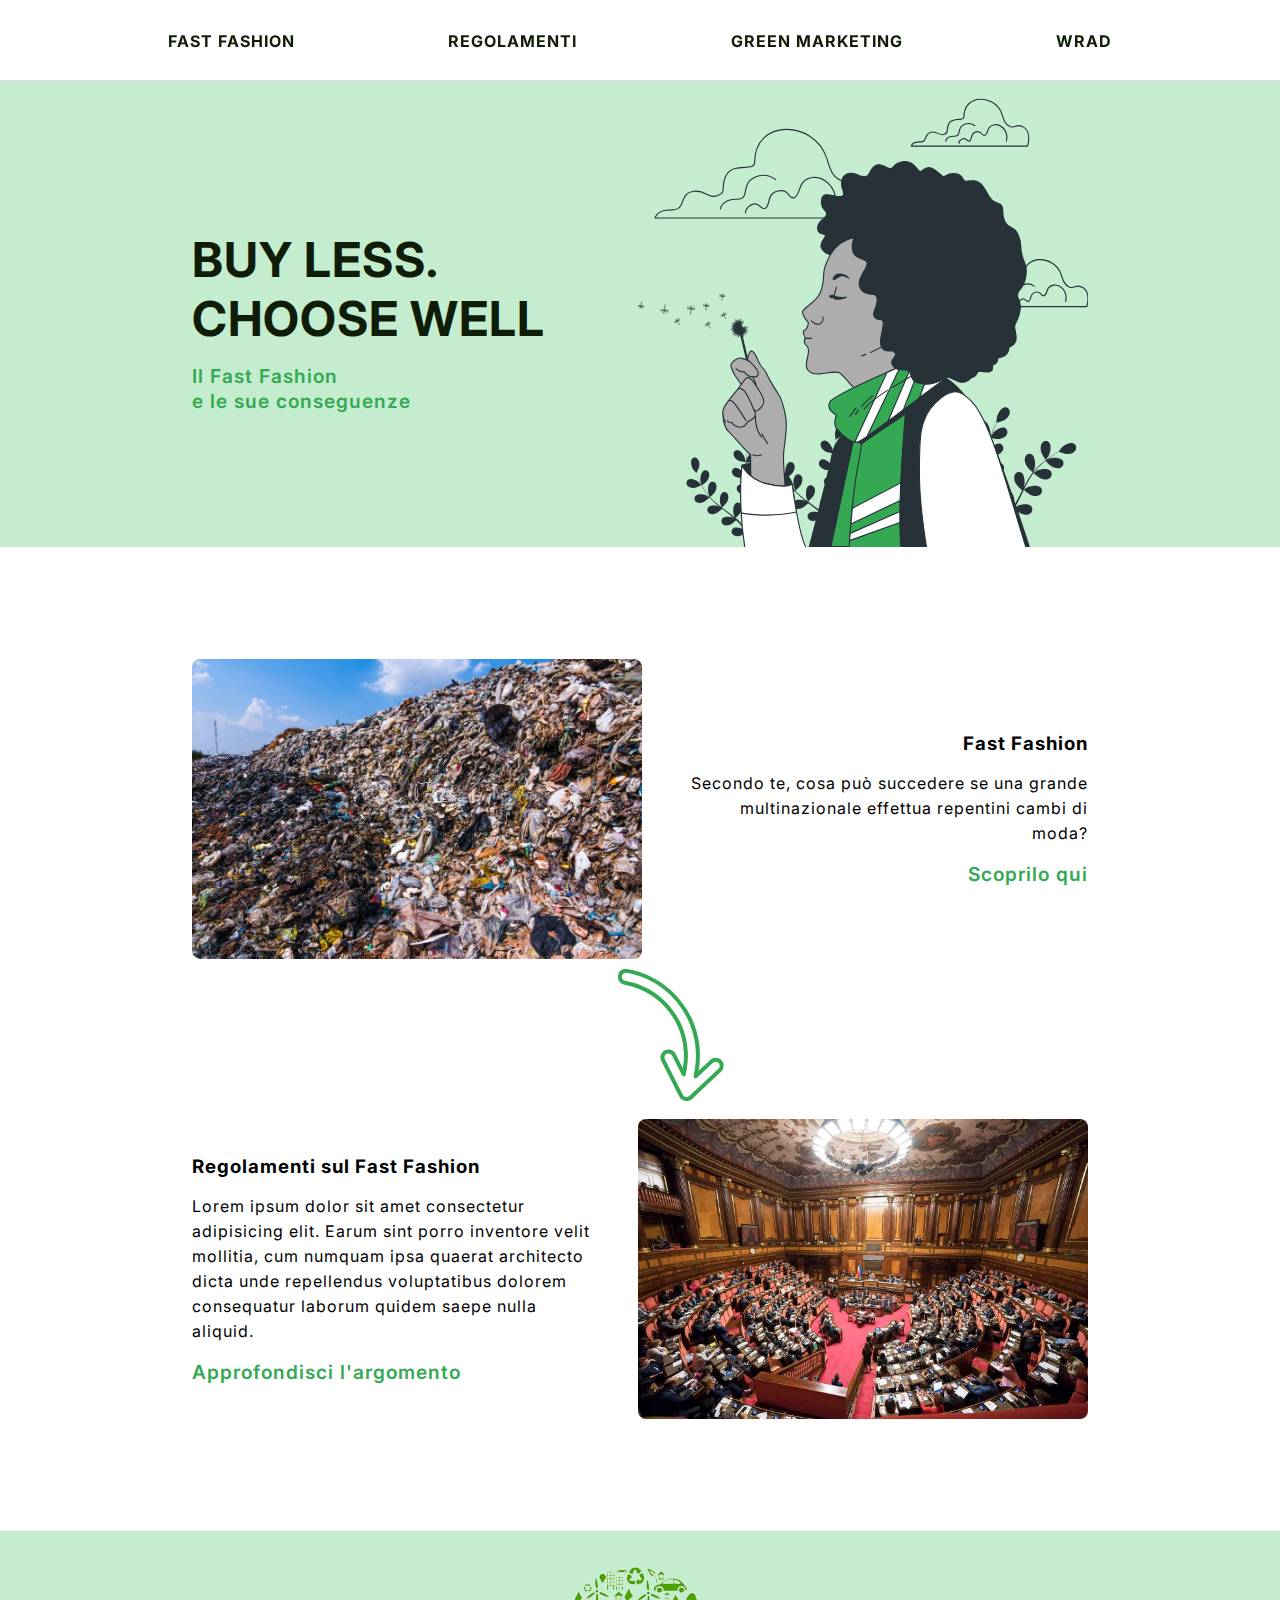
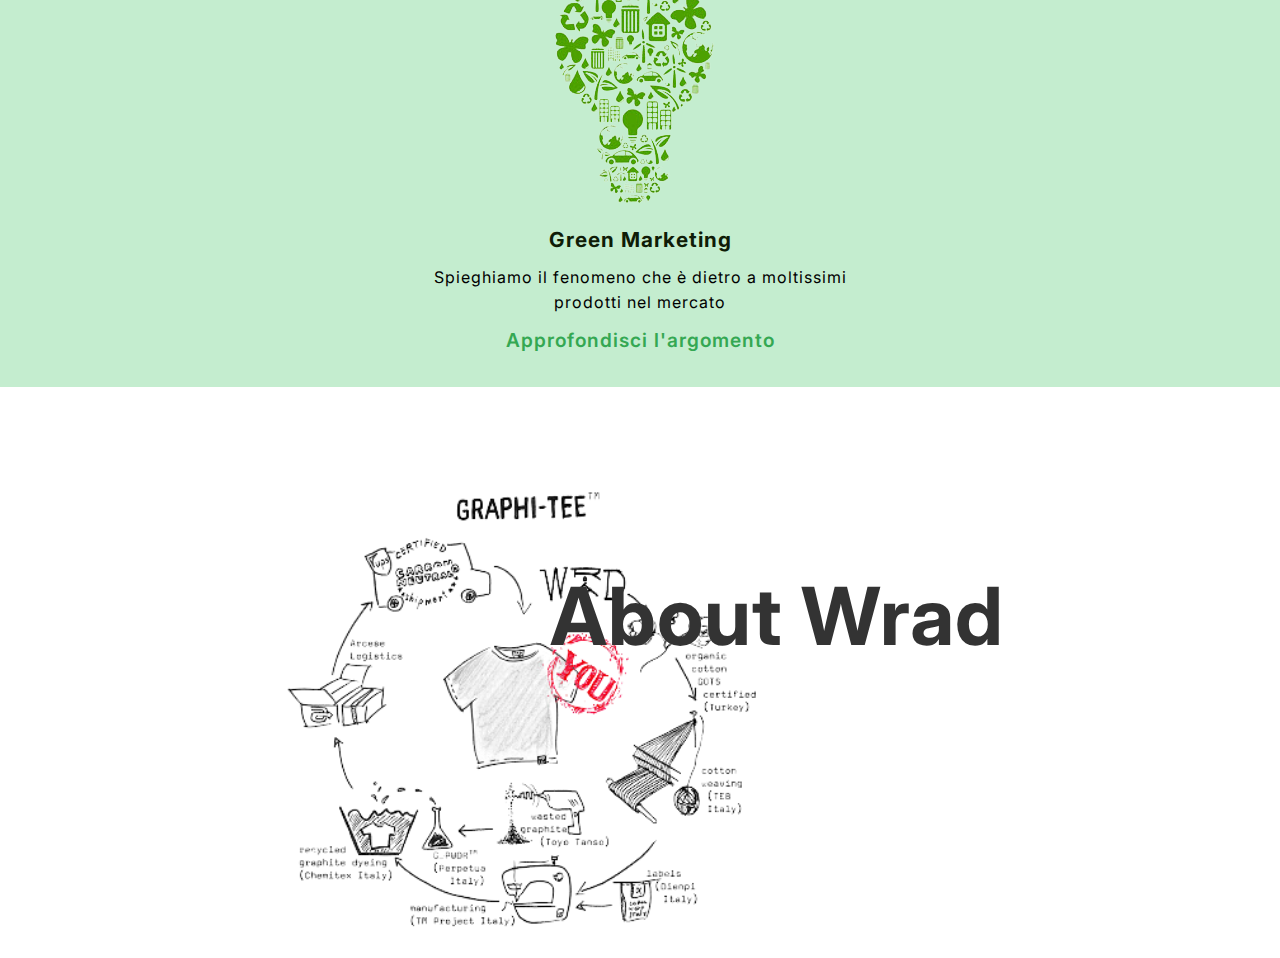
==== index.html @ 51871ace "first commit" ====
<!DOCTYPE html>
<html lang="en">
<head>
    <meta charset="UTF-8">
    <meta http-equiv="X-UA-Compatible" content="IE=edge">
    <meta name="viewport" content="width=device-width, initial-scale=1.0">
    <title>Cauto Project</title>
    <!-- links -->
    <link rel="stylesheet" href="scss/style.css">
    <link rel="shortcut icon" href="img/logo.svg" type="image/x-icon">
    <link rel="preconnect" href="https://fonts.gstatic.com">
    <link href="https://fonts.googleapis.com/css2?family=Inter:wght@100;200;300;400;500;600;700;800;900&display=swap" rel="stylesheet">
    <!-- script -->
    <script src="js/script.js" defer></script>
</head>
<body>
    <div class="headerBack">
        <!-- Navbar -->
        <nav>
            <div class="contNav">
                <div class="contLink">
                    <ul class="navLinks">
                        <li class="link"><a href="#fast">Fast Fashion</a></li>
                        <li class="link"><a href="#rego">Regolamenti</a></li>
                        <li class="link"><a href="#green">Green Marketing</a></li>
                        <li class="link"><a href="#wrad">Wrad</a></li>
                    </ul>
                </div>
            </div>
        </nav>     
        <!-- End Navbar -->
        <!-- First -->
        <section class="sectFirst">
            <div class="contFirst">
                <img src="img/mainImg.svg" alt="first image" id="mainImg">
                <div>
                    <h1 id="titleFirst">Buy Less. <br> Choose Well</h1>
                    <p>Il Fast Fashion <br> e le sue conseguenze</p>
                </div>
            </div>
        </section>
        <!-- End First -->
    </div>
    <!-- Main -->
    <main>  
        <!-- Fast Fashion -->
        <section class="sectFast" id="fast">
            <div class="contFast">
                <img src="img/fast clothes.jpg" alt="fast fashion" id="imgFast">
                <div class="textFast">
                    <h3>Fast Fashion</h3>
                    <p>
                        Secondo te, cosa può succedere se una grande multinazionale effettua repentini cambi di moda?
                    </p>
                    <div class="contMore">
                        <a href="html/fast.html">
                            Scoprilo qui  
                        </a>
                    </div>
                </div>
            </div>
        </section>
        <div class="contArrow">
            <svg id="arrow"  viewBox="0 0 480.003 480.003" xmlns="http://www.w3.org/2000/svg">
                <g>
                    <path d="m32.001 480.003c-17.665-.02-31.98-14.335-32-32-.146-194.256 157.211-351.849 351.466-351.995h.533l-51.2-38.4c-14.142-10.599-17.013-30.656-6.414-44.798 10.6-14.142 30.656-17.013 44.798-6.414.005.004.011.008.016.012l128 96c14.138 10.604 17.004 30.662 6.4 44.8-1.819 2.426-3.974 4.581-6.4 6.4l-128 96c-5.525 4.166-12.26 6.411-19.18 6.395-17.673.011-32.009-14.307-32.02-31.98-.006-10.079 4.737-19.572 12.8-25.62l51.2-38.4c-159.058 0-288 128.942-288 288-.019 17.665-14.335 31.98-31.999 32zm320-368c-185.418-.149-335.851 150.041-336 335.46v.54c0 8.837 7.163 16 16 16s16-7.163 16-16c0-167.895 136.105-304 304-304h24c4.418 0 8 3.582 8 8 0 2.518-1.186 4.889-3.2 6.4l-70.4 52.8c-7.069 5.302-8.502 15.331-3.2 22.4s15.331 8.502 22.4 3.2l128-96c7.069-5.302 8.502-15.331 3.2-22.4-.91-1.213-1.987-2.29-3.2-3.2l-128-96c-7.069-5.302-17.098-3.869-22.4 3.2s-3.869 17.098 3.2 22.4l70.4 52.8c3.535 2.651 4.251 7.665 1.6 11.2-1.511 2.014-3.882 3.2-6.4 3.2z"/>
                </g>
            </svg>
        </div>
        <!-- End Fast Fashion -->
        
        <!-- Regolamenti -->
        <section class="sectRego" id="rego">
            <div class="contRego">
                <img src="img/governo.jpg" alt="governo" id="imgRego">
                <div class="textRego">
                    <h3>Regolamenti sul Fast Fashion</h3>
                    <p>Lorem ipsum dolor sit amet consectetur adipisicing elit. Earum sint porro inventore velit mollitia, cum numquam ipsa quaerat architecto dicta unde repellendus voluptatibus dolorem consequatur laborum quidem saepe nulla aliquid.</p>
                    <div class="contMore">
                        <a href="html/regolamenti.html">
                            Approfondisci l'argomento   
                        </a>
                    </div>
                </div>
            </div>
        </section>
        <!-- End Regolamenti -->

        <!-- Green Marketing -->
        <section class="sectGreen" id="green">
            <div class="separatorGreen"></div>
            <div class="contGreen">
                <img src="img/lampadina green.png" id="imgGreen" alt="green marketing">
                <div class="textGreen">
                    <h3>Green Marketing</h3>
                    <p>
                        Spieghiamo il fenomeno che è dietro a moltissimi prodotti nel mercato
                    </p>
                    <div class="contMore">
                        <a href="html/green.html">
                            Approfondisci l'argomento   
                        </a>
                    </div>
                </div>
            </div>
        </section>
        <!-- End Green Marketing -->

        <!-- Wrad -->
        <section class="sectWrad" id="wrad">
            <div class="contWrad">
                <h1><a href="html/wrad.html">About Wrad</a></h1>
                <img src="img/wradImg.png" alt="wrad" id="imgWrad">
            </div>
        </section>
        <!-- End Wrad -->

    </main>
    <!-- End Main -->
        
    <!-- Go Up -->
    <div class="contGo">
        <div class="goUp" onclick="onTop()"> 
            <svg xmlns="http://www.w3.org/2000/svg" id="btnGo" viewBox="0 0 24 24">
                <path d="M12,2C6.486,2,2,6.486,2,12s4.486,10,10,10s10-4.486,10-10S17.514,2,12,2z M16.293,14.707L12,10.414l-4.293,4.293 l-1.414-1.414L12,7.586l5.707,5.707L16.293,14.707z"></path>
            </svg>
        </div>
    </div>
    <!-- End Go Up -->
    
</body>
</html>
---- scss/style.css ----
* {
  margin: 0;
  padding: 0;
  -webkit-box-sizing: border-box;
          box-sizing: border-box;
  font-family: 'Inter', sans-serif;
  scroll-behavior: smooth;
  scroll-padding: 7rem;
}

::-moz-selection {
  color: #0F1C07;
  background: #e4f7e9;
}

::selection {
  color: #0F1C07;
  background: #e4f7e9;
}

nav {
  width: 100%;
  height: 9vh;
  top: 0;
}

nav .contNav {
  position: fixed;
  width: 100%;
  height: 9vh;
  background-color: white;
  -webkit-box-shadow: 2px 0 6px #dadce0, inset 0 -1px 0 0 #dadce0;
          box-shadow: 2px 0 6px #dadce0, inset 0 -1px 0 0 #dadce0;
  z-index: 9999;
}

nav .contNav .navLinks {
  display: -webkit-box;
  display: -ms-flexbox;
  display: flex;
  list-style-type: none;
  width: 75vw;
  margin: auto;
  -webkit-box-pack: justify;
      -ms-flex-pack: justify;
          justify-content: space-between;
  -webkit-box-align: center;
      -ms-flex-align: center;
          align-items: center;
  height: 9vh;
  text-transform: uppercase;
}

nav .contNav .navLinks .link a {
  color: #0F1C07;
  font-weight: 700;
  font-size: 1rem;
  -webkit-transition: 0.2s;
  transition: 0.2s;
  padding: 0.5rem;
  border-radius: 8px;
}

nav .contNav .navLinks .link a:hover {
  background-color: #c4edcf;
}

.headerBack {
  height: auto;
  background-color: #c4edcf;
}

@media only screen and (min-width: 1367px) {
  nav {
    height: 7vh;
  }
  nav .contNav {
    height: 7vh;
  }
  nav .contNav .navLinks {
    width: 65vw;
    height: 7vh;
  }
}

.sectFirst {
  width: 100%;
  height: auto;
  margin-top: 1rem;
}

.sectFirst .contFirst {
  width: 70vw;
  margin: auto;
  display: -webkit-box;
  display: -ms-flexbox;
  display: flex;
  -webkit-box-pack: justify;
      -ms-flex-pack: justify;
          justify-content: space-between;
  -webkit-box-orient: horizontal;
  -webkit-box-direction: reverse;
      -ms-flex-direction: row-reverse;
          flex-direction: row-reverse;
  -webkit-box-align: center;
      -ms-flex-align: center;
          align-items: center;
}

.sectFirst .contFirst #mainImg {
  width: 450px;
}

.sectFirst .contFirst #titleFirst {
  font-size: 3rem;
  color: #0F1C07;
  font-weight: bold;
  text-transform: uppercase;
}

.sectFirst .contFirst > div p {
  font-size: 1.2rem;
  margin-top: 1rem;
  color: #34A853;
  font-weight: 600;
}

@media only screen and (min-width: 1367px) {
  .sectFirst .contFirst {
    width: 60vw;
  }
}

.sectFast {
  width: 100%;
  height: auto;
  margin-top: 7rem;
}

.sectFast .contFast {
  width: 70vw;
  height: 100%;
  margin: auto;
  display: -webkit-box;
  display: -ms-flexbox;
  display: flex;
  -webkit-box-pack: justify;
      -ms-flex-pack: justify;
          justify-content: space-between;
  -webkit-box-align: center;
      -ms-flex-align: center;
          align-items: center;
}

.sectFast .contMore > a {
  color: #34A853;
  font-size: 1.2rem;
  font-weight: 600;
  position: relative;
  padding-bottom: 0.3rem;
}

.sectFast .contMore > a::before {
  content: '';
  position: absolute;
  width: 0%;
  height: 3px;
  background-color: #34A853;
  bottom: 0;
  left: 0;
  -webkit-transition: width 0.3s;
  transition: width 0.3s;
}

.sectFast .contMore > a:hover::before {
  width: 100%;
}

.sectFast #imgFast {
  width: 450px;
  height: auto;
  border-radius: 8px;
}

.sectFast .textFast {
  text-align: right;
  width: 45%;
  height: 100%;
}

.sectFast .textFast p {
  margin: 1rem 0rem;
}

#arrow {
  position: absolute;
  display: block;
  margin: auto;
  height: 120px;
  width: 120px;
  left: 47.5vw;
  -webkit-transform: rotate(100deg);
          transform: rotate(100deg);
  z-index: 1;
  margin-top: 1.1rem;
  fill: #34A853;
}

@media only screen and (min-width: 1367px) {
  .sectFast .contFast {
    width: 60vw;
  }
}

.sectRego {
  width: 100%;
  height: auto;
  margin-top: 10rem;
}

.sectRego .contRego {
  width: 70vw;
  height: auto;
  margin: auto;
  display: -webkit-box;
  display: -ms-flexbox;
  display: flex;
  -webkit-box-orient: horizontal;
  -webkit-box-direction: reverse;
      -ms-flex-direction: row-reverse;
          flex-direction: row-reverse;
  -webkit-box-pack: justify;
      -ms-flex-pack: justify;
          justify-content: space-between;
  -webkit-box-align: center;
      -ms-flex-align: center;
          align-items: center;
}

.sectRego .contMore > a {
  color: #34A853;
  font-size: 1.2rem;
  font-weight: 600;
  position: relative;
  padding-bottom: 0.3rem;
}

.sectRego .contMore > a::before {
  content: '';
  position: absolute;
  width: 0%;
  height: 3px;
  background-color: #34A853;
  bottom: 0;
  left: 0;
  -webkit-transition: width 0.3s;
  transition: width 0.3s;
}

.sectRego .contMore > a:hover::before {
  width: 100%;
}

.sectRego #imgRego {
  width: 450px;
  height: auto;
  border-radius: 8px;
}

.sectRego .textRego {
  width: 45%;
}

.sectRego .textRego p {
  margin: 1rem 0rem;
}

@media only screen and (min-width: 1367px) {
  .sectRego .contRego {
    width: 60vw;
  }
}

.sectGreen {
  width: 100%;
  height: auto;
  margin-top: 7rem;
  background-color: #c4edcf;
  padding: 1rem 0rem 2.2rem 0rem;
}

.sectGreen .contGreen {
  width: 70vw;
  height: auto;
  margin: auto;
  display: -webkit-box;
  display: -ms-flexbox;
  display: flex;
  -webkit-box-align: center;
      -ms-flex-align: center;
          align-items: center;
  -webkit-box-orient: vertical;
  -webkit-box-direction: normal;
      -ms-flex-direction: column;
          flex-direction: column;
}

.sectGreen .contGreen .contMore > a {
  color: #34A853;
  font-size: 1.2rem;
  font-weight: 600;
  position: relative;
  padding-bottom: 0.3rem;
}

.sectGreen .contGreen .contMore > a::before {
  content: '';
  position: absolute;
  width: 0%;
  height: 3px;
  background-color: #34A853;
  bottom: 0;
  left: 0;
  -webkit-transition: width 0.3s;
  transition: width 0.3s;
}

.sectGreen .contGreen .contMore > a:hover::before {
  width: 100%;
}

.sectGreen .contGreen .textGreen {
  text-align: center;
  width: 50%;
}

.sectGreen .contGreen .textGreen > h3 {
  color: #0F1C07;
  font-size: 1.3rem;
}

.sectGreen .contGreen .textGreen p {
  margin: 0.8rem 0rem;
}

.sectWrad {
  width: 100%;
  height: auto;
  margin-top: 5rem;
}

.sectWrad .contWrad {
  width: 70vw;
  height: 100%;
  margin: auto;
  position: relative;
}

.sectWrad .contWrad a {
  position: absolute;
  font-size: 5rem;
  top: 100px;
  left: 40%;
  color: #333333;
}

.sectWrad .contWrad a::before {
  content: '';
  position: absolute;
  width: 100%;
  height: 5px;
  background-color: #934644;
  bottom: 50px;
  -webkit-transition: 0.2s ease-in-out;
  transition: 0.2s ease-in-out;
  -webkit-transform: rotate(-10deg);
          transform: rotate(-10deg);
  opacity: 0;
}

.sectWrad .contWrad a:hover::before {
  opacity: 1;
}

.sectWrad .contWrad #imgWrad {
  width: 650px;
  height: auto;
}

@media only screen and (min-width: 1367px) {
  .sectWrad .contWrad {
    width: 60vw;
  }
}

.mainPost {
  width: 100%;
  color: #292929;
}

.mainPost .sectPost {
  width: 60%;
  margin: auto;
  padding: 2rem;
}

.mainPost .sectPost #postImg {
  width: 100%;
}

.mainPost .sectPost #titlePost {
  font-size: 3rem;
  color: #0F1C07;
  position: relative;
  padding-bottom: 1rem;
  margin-top: 2rem;
}

.mainPost .sectPost #titlePost:before {
  content: '';
  background-color: #34A853;
  position: absolute;
  bottom: 0;
  left: 0;
  height: 8px;
  width: 10%;
}

.mainPost .sectPost h2 {
  margin-top: 2rem;
}

.mainPost .sectPost p {
  margin-top: 2rem;
}

@media only screen and (min-width: 1367px) {
  .mainPost .sectPost {
    width: 50%;
  }
}

.contGo {
  position: absolute;
  position: fixed;
  bottom: 0rem;
  right: 1rem;
  display: none;
}

@-webkit-keyframes scale-in-center {
  0% {
    -webkit-transform: scale(0);
            transform: scale(0);
    opacity: 1;
  }
  100% {
    -webkit-transform: scale(1);
            transform: scale(1);
    opacity: 1;
  }
}

@keyframes scale-in-center {
  0% {
    -webkit-transform: scale(0);
            transform: scale(0);
    opacity: 1;
  }
  100% {
    -webkit-transform: scale(1);
            transform: scale(1);
    opacity: 1;
  }
}

@-webkit-keyframes scale-out {
  0% {
    -webkit-transform: scale(0);
            transform: scale(0);
    opacity: 1;
  }
  100% {
    -webkit-transform: scale(1);
            transform: scale(1);
    opacity: 1;
  }
}

@keyframes scale-out {
  0% {
    -webkit-transform: scale(0);
            transform: scale(0);
    opacity: 1;
  }
  100% {
    -webkit-transform: scale(1);
            transform: scale(1);
    opacity: 1;
  }
}

.contGo .goUp {
  cursor: pointer;
}

.contGo .goUp #btnGo {
  width: 65px;
  height: 65px;
  fill: #34A853;
}

@media only screen and (min-width: 1367px) {
  .contGo .goUp #btnGo {
    width: 80px;
    height: 80px;
  }
}

body {
  letter-spacing: 1px;
}

a {
  text-decoration: none;
}

p {
  line-height: 25px;
}
/*# sourceMappingURL=style.css.map */
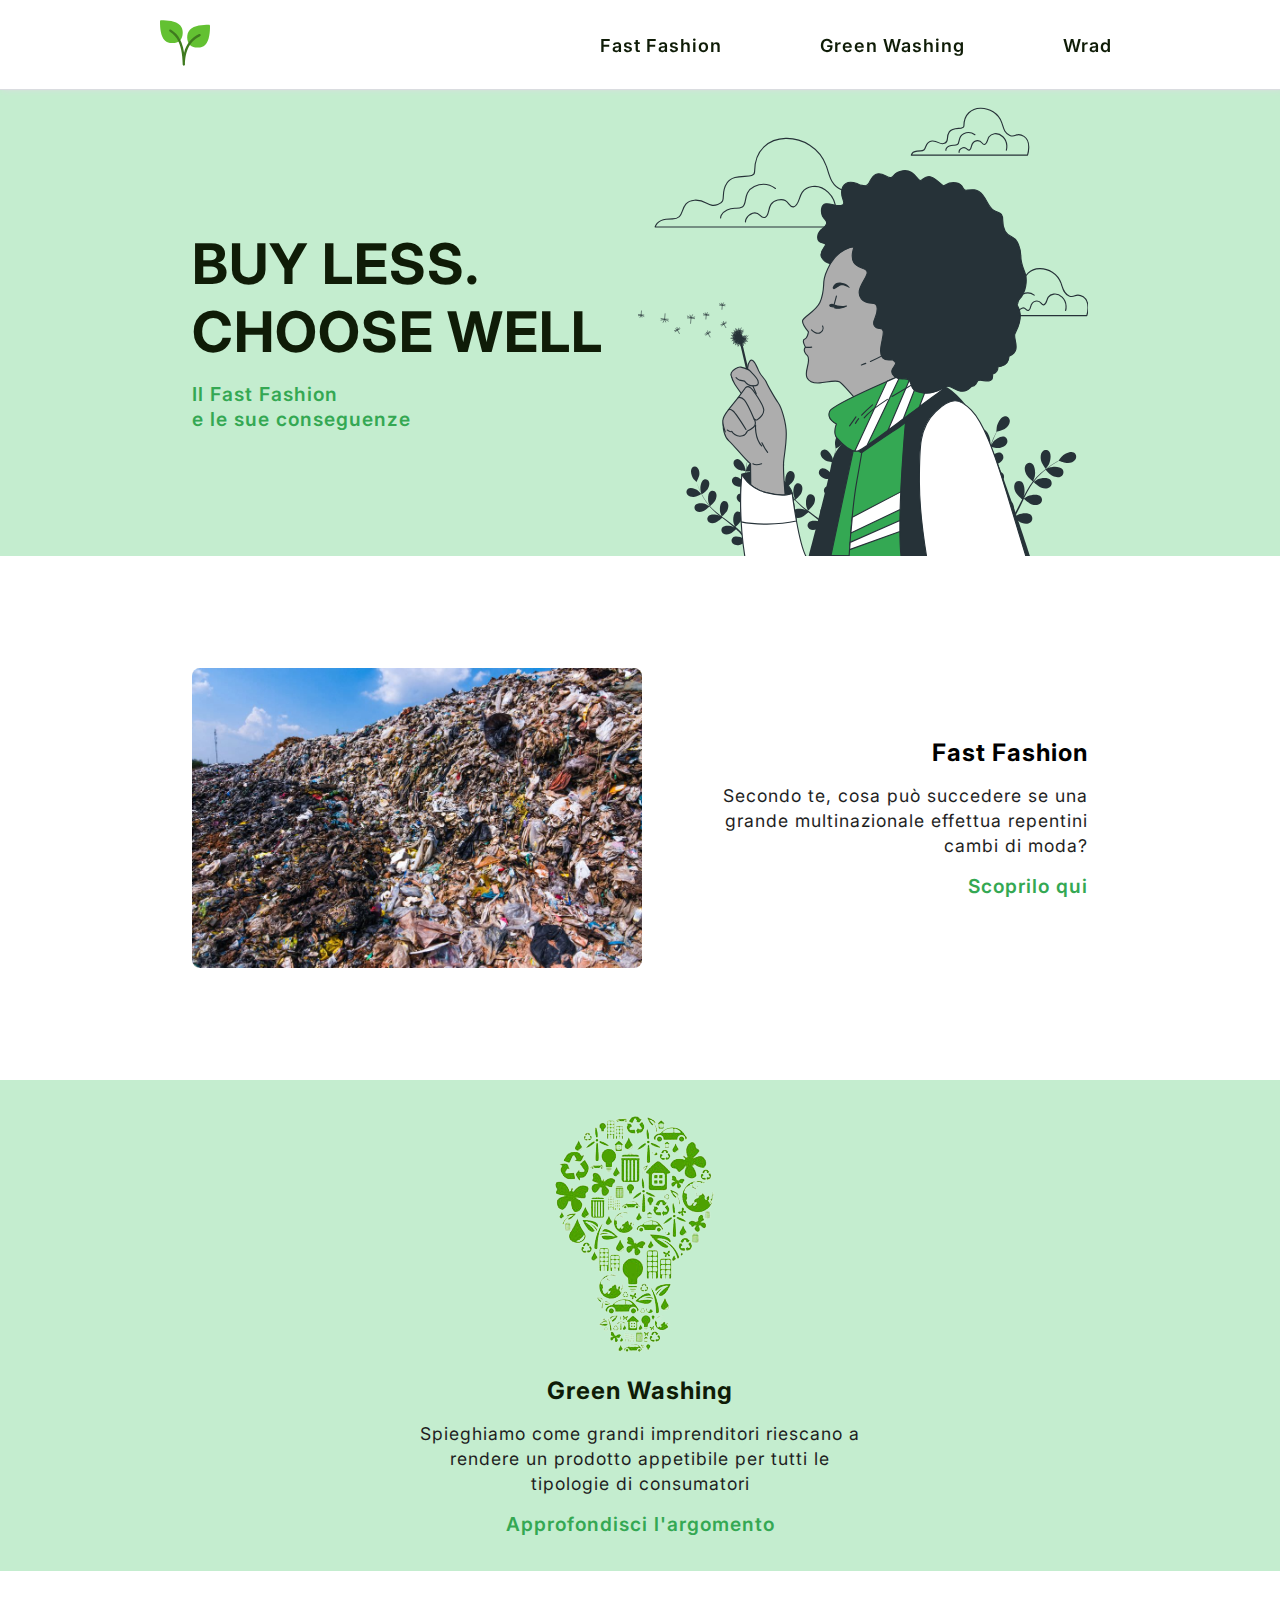
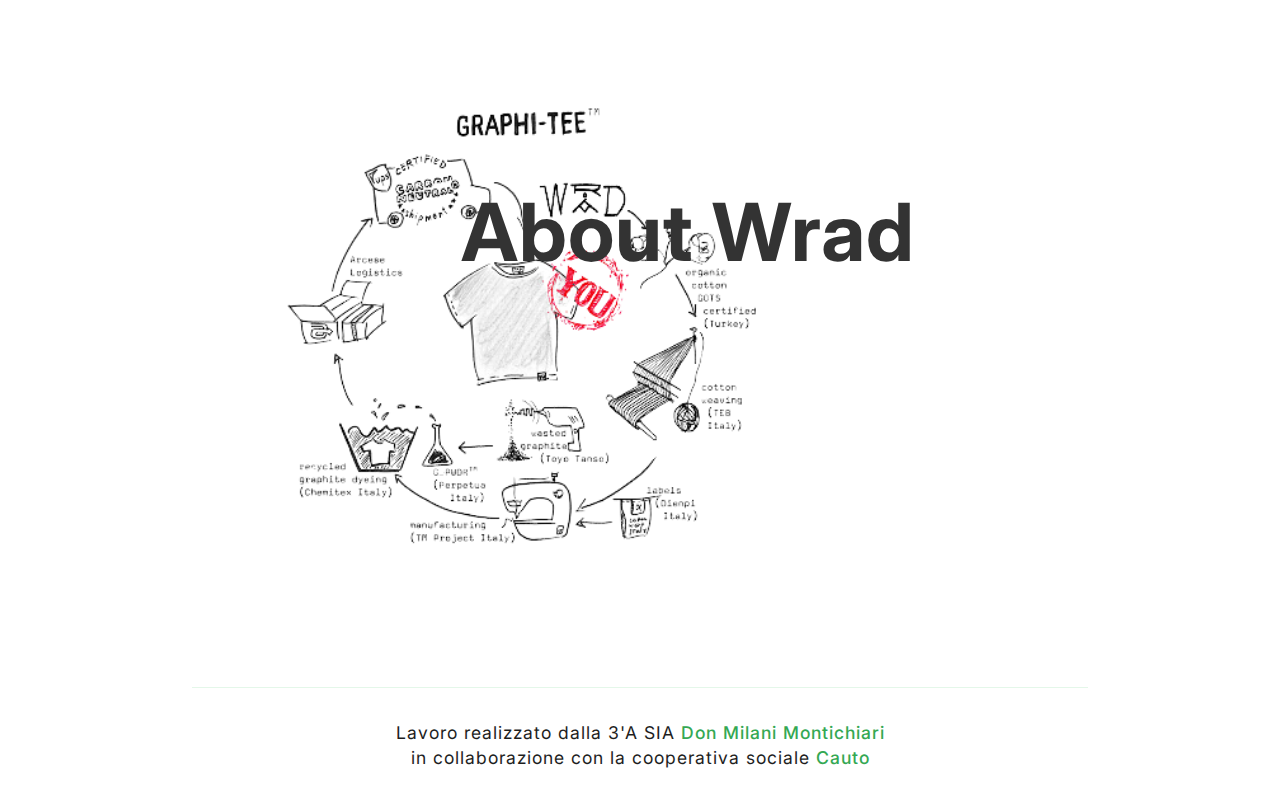
==== commit c2c49667: "upload" ====
--- a/index.html
+++ b/index.html
@@ -19,15 +19,17 @@
         <nav>
             <div class="contNav">
                 <div class="contLink">
-                    <ul class="navLinks">
-                        <li class="link"><a href="#fast">Fast Fashion</a></li>
-                        <li class="link"><a href="#rego">Regolamenti</a></li>
-                        <li class="link"><a href="#green">Green Marketing</a></li>
-                        <li class="link"><a href="#wrad">Wrad</a></li>
-                    </ul>
+                    <div class="contNavLink">
+                        <a href="#"><img src="img/logo.svg" alt="logo" id="logo"></a>
+                        <ul class="navLinks">
+                            <li class="link"><a href="#fast">Fast Fashion</a></li>
+                            <li class="link"><a href="#green">Green Washing</a></li>
+                            <li class="link"><a href="#wrad">Wrad</a></l>
+                        </ul>
+                    </div>
                 </div>
             </div>
-        </nav>     
+        </nav>
         <!-- End Navbar -->
         <!-- First -->
         <section class="sectFirst">
@@ -42,7 +44,7 @@
         <!-- End First -->
     </div>
     <!-- Main -->
-    <main>  
+    <main>
         <!-- Fast Fashion -->
         <section class="sectFast" id="fast">
             <div class="contFast">
@@ -54,7 +56,7 @@
                     </p>
                     <div class="contMore">
                         <a href="html/fast.html">
-                            Scoprilo qui  
+                            Scoprilo qui
                         </a>
                     </div>
                 </div>
@@ -68,23 +70,6 @@
             </svg>
         </div>
         <!-- End Fast Fashion -->
-        
-        <!-- Regolamenti -->
-        <section class="sectRego" id="rego">
-            <div class="contRego">
-                <img src="img/governo.jpg" alt="governo" id="imgRego">
-                <div class="textRego">
-                    <h3>Regolamenti sul Fast Fashion</h3>
-                    <p>Lorem ipsum dolor sit amet consectetur adipisicing elit. Earum sint porro inventore velit mollitia, cum numquam ipsa quaerat architecto dicta unde repellendus voluptatibus dolorem consequatur laborum quidem saepe nulla aliquid.</p>
-                    <div class="contMore">
-                        <a href="html/regolamenti.html">
-                            Approfondisci l'argomento   
-                        </a>
-                    </div>
-                </div>
-            </div>
-        </section>
-        <!-- End Regolamenti -->
 
         <!-- Green Marketing -->
         <section class="sectGreen" id="green">
@@ -92,13 +77,14 @@
             <div class="contGreen">
                 <img src="img/lampadina green.png" id="imgGreen" alt="green marketing">
                 <div class="textGreen">
-                    <h3>Green Marketing</h3>
+                    <h3>Green Washing</h3>
                     <p>
-                        Spieghiamo il fenomeno che è dietro a moltissimi prodotti nel mercato
+                        Spieghiamo come grandi imprenditori riescano a rendere un prodotto appetibile
+                        per tutti le tipologie di consumatori
                     </p>
                     <div class="contMore">
                         <a href="html/green.html">
-                            Approfondisci l'argomento   
+                            Approfondisci l'argomento
                         </a>
                     </div>
                 </div>
@@ -117,16 +103,33 @@
 
     </main>
     <!-- End Main -->
-        
+
+    <!-- Footer -->
+    <footer>
+        <div class="contFooter">
+            <p>
+                Lavoro realizzato dalla 3'A SIA 
+                <a href="https://www.donmilanimontichiari.edu.it/" rel="noopener noreferrer" target="_blank">
+                    Don Milani Montichiari
+                </a> <br>
+                in collaborazione con la cooperativa sociale 
+                <a href="https://www.cauto.it/" target="_blank" rel="noopener noreferrer">
+                    Cauto
+                </a>
+            </p>
+        </div>
+    </footer>
+    <!-- End Footer -->
+
     <!-- Go Up -->
     <div class="contGo">
-        <div class="goUp" onclick="onTop()"> 
+        <div class="goUp" onclick="onTop()">
             <svg xmlns="http://www.w3.org/2000/svg" id="btnGo" viewBox="0 0 24 24">
                 <path d="M12,2C6.486,2,2,6.486,2,12s4.486,10,10,10s10-4.486,10-10S17.514,2,12,2z M16.293,14.707L12,10.414l-4.293,4.293 l-1.414-1.414L12,7.586l5.707,5.707L16.293,14.707z"></path>
             </svg>
         </div>
     </div>
     <!-- End Go Up -->
-    
+
 </body>
 </html>--- a/scss/style.css
+++ b/scss/style.css
@@ -20,48 +20,65 @@
 
 nav {
   width: 100%;
-  height: 9vh;
+  height: 10vh;
   top: 0;
 }
 
 nav .contNav {
   position: fixed;
   width: 100%;
-  height: 9vh;
+  height: 10vh;
   background-color: white;
   -webkit-box-shadow: 2px 0 6px #dadce0, inset 0 -1px 0 0 #dadce0;
           box-shadow: 2px 0 6px #dadce0, inset 0 -1px 0 0 #dadce0;
   z-index: 9999;
 }
 
-nav .contNav .navLinks {
+nav .contNav .contNavLink {
   display: -webkit-box;
   display: -ms-flexbox;
   display: flex;
-  list-style-type: none;
-  width: 75vw;
-  margin: auto;
   -webkit-box-pack: justify;
       -ms-flex-pack: justify;
           justify-content: space-between;
   -webkit-box-align: center;
       -ms-flex-align: center;
           align-items: center;
-  height: 9vh;
-  text-transform: uppercase;
-}
-
-nav .contNav .navLinks .link a {
+  width: 75vw;
+  height: 10vh;
+  margin: auto;
+}
+
+nav .contNav .contNavLink #logo {
+  width: 50px;
+  height: 50px;
+}
+
+nav .contNav .contNavLink .navLinks {
+  display: -webkit-box;
+  display: -ms-flexbox;
+  display: flex;
+  list-style-type: none;
+  width: 55%;
+  -webkit-box-pack: justify;
+      -ms-flex-pack: justify;
+          justify-content: space-between;
+  -webkit-box-align: center;
+      -ms-flex-align: center;
+          align-items: center;
+}
+
+nav .contNav .contNavLink .navLinks .link a {
   color: #0F1C07;
-  font-weight: 700;
-  font-size: 1rem;
-  -webkit-transition: 0.2s;
-  transition: 0.2s;
+  font-size: 18px;
+  font-weight: 600;
   padding: 0.5rem;
   border-radius: 8px;
-}
-
-nav .contNav .navLinks .link a:hover {
+  -webkit-transition: 0.3s;
+  transition: 0.3s;
+}
+
+nav .contNav .contNavLink .navLinks .link a:hover {
   background-color: #c4edcf;
 }
 
@@ -77,8 +94,11 @@
   nav .contNav {
     height: 7vh;
   }
+  nav .contNav .contNavLink {
+    height: 7vh;
+  }
   nav .contNav .navLinks {
-    width: 65vw;
+    width: 50%;
     height: 7vh;
   }
 }
@@ -112,7 +132,7 @@
 }
 
 .sectFirst .contFirst #titleFirst {
-  font-size: 3rem;
+  font-size: 3.5rem;
   color: #0F1C07;
   font-weight: bold;
   text-transform: uppercase;
@@ -188,13 +208,18 @@
   height: 100%;
 }
 
+.sectFast .textFast h3 {
+  font-size: 1.5rem;
+}
+
 .sectFast .textFast p {
   margin: 1rem 0rem;
+  font-size: 1.1rem;
 }
 
 #arrow {
   position: absolute;
-  display: block;
+  display: none;
   margin: auto;
   height: 120px;
   width: 120px;
@@ -203,12 +228,19 @@
           transform: rotate(100deg);
   z-index: 1;
   margin-top: 1.1rem;
-  fill: #34A853;
 }
 
 @media only screen and (min-width: 1367px) {
   .sectFast .contFast {
-    width: 60vw;
+    width: 50vw;
+  }
+  #arrow {
+    margin-top: 0.7rem;
+    left: 45vw;
+    width: 150px;
+    height: 150px;
+    -webkit-transform: rotate(80deg);
+            transform: rotate(80deg);
   }
 }
 
@@ -336,17 +368,18 @@
 
 .sectGreen .contGreen .textGreen > h3 {
   color: #0F1C07;
-  font-size: 1.3rem;
+  font-size: 1.5rem;
 }
 
 .sectGreen .contGreen .textGreen p {
-  margin: 0.8rem 0rem;
+  margin: 1rem 0rem;
+  font-size: 1.1rem;
 }
 
 .sectWrad {
   width: 100%;
   height: auto;
-  margin-top: 5rem;
+  margin-top: 7rem;
 }
 
 .sectWrad .contWrad {
@@ -360,7 +393,7 @@
   position: absolute;
   font-size: 5rem;
   top: 100px;
-  left: 40%;
+  left: 30%;
   color: #333333;
 }
 
@@ -393,6 +426,29 @@
   }
 }
 
+footer {
+  width: 100%;
+  margin: 7rem 0rem 2rem 0rem;
+}
+
+footer .contFooter {
+  width: 70vw;
+  margin: auto;
+  border-top: 1px solid #e4f7e9;
+}
+
+footer .contFooter p {
+  text-align: center;
+  color: #1e1e1e;
+  font-size: 1.1rem;
+  margin-top: 2rem;
+}
+
+footer .contFooter p a {
+  color: #34A853;
+  font-weight: 500;
+}
+
 .mainPost {
   width: 100%;
   color: #292929;
@@ -426,12 +482,36 @@
   width: 10%;
 }
 
-.mainPost .sectPost h2 {
-  margin-top: 2rem;
+.mainPost .sectPost h2, .mainPost .sectPost h3, .mainPost .sectPost img {
+  margin-top: 2.5rem;
+  position: relative;
 }
 
 .mainPost .sectPost p {
-  margin-top: 2rem;
+  margin-top: 1rem;
+}
+
+.mainPost h3 {
+  font-size: 1.5rem;
+}
+
+.mainPost h3::before {
+  content: '- ';
+  color: #34A853;
+  font-size: 1.5rem;
+}
+
+strong {
+  color: #34A853;
+}
+
+.imgPost {
+  display: block;
+  margin: auto;
+}
+
+.current {
+  background-color: #c4edcf;
 }
 
 @media only screen and (min-width: 1367px) {
@@ -443,7 +523,7 @@
 .contGo {
   position: absolute;
   position: fixed;
-  bottom: 0rem;
+  bottom: 0.5rem;
   right: 1rem;
   display: none;
 }
@@ -527,5 +607,6 @@
 
 p {
   line-height: 25px;
+  color: #1e1e1e;
 }
 /*# sourceMappingURL=style.css.map */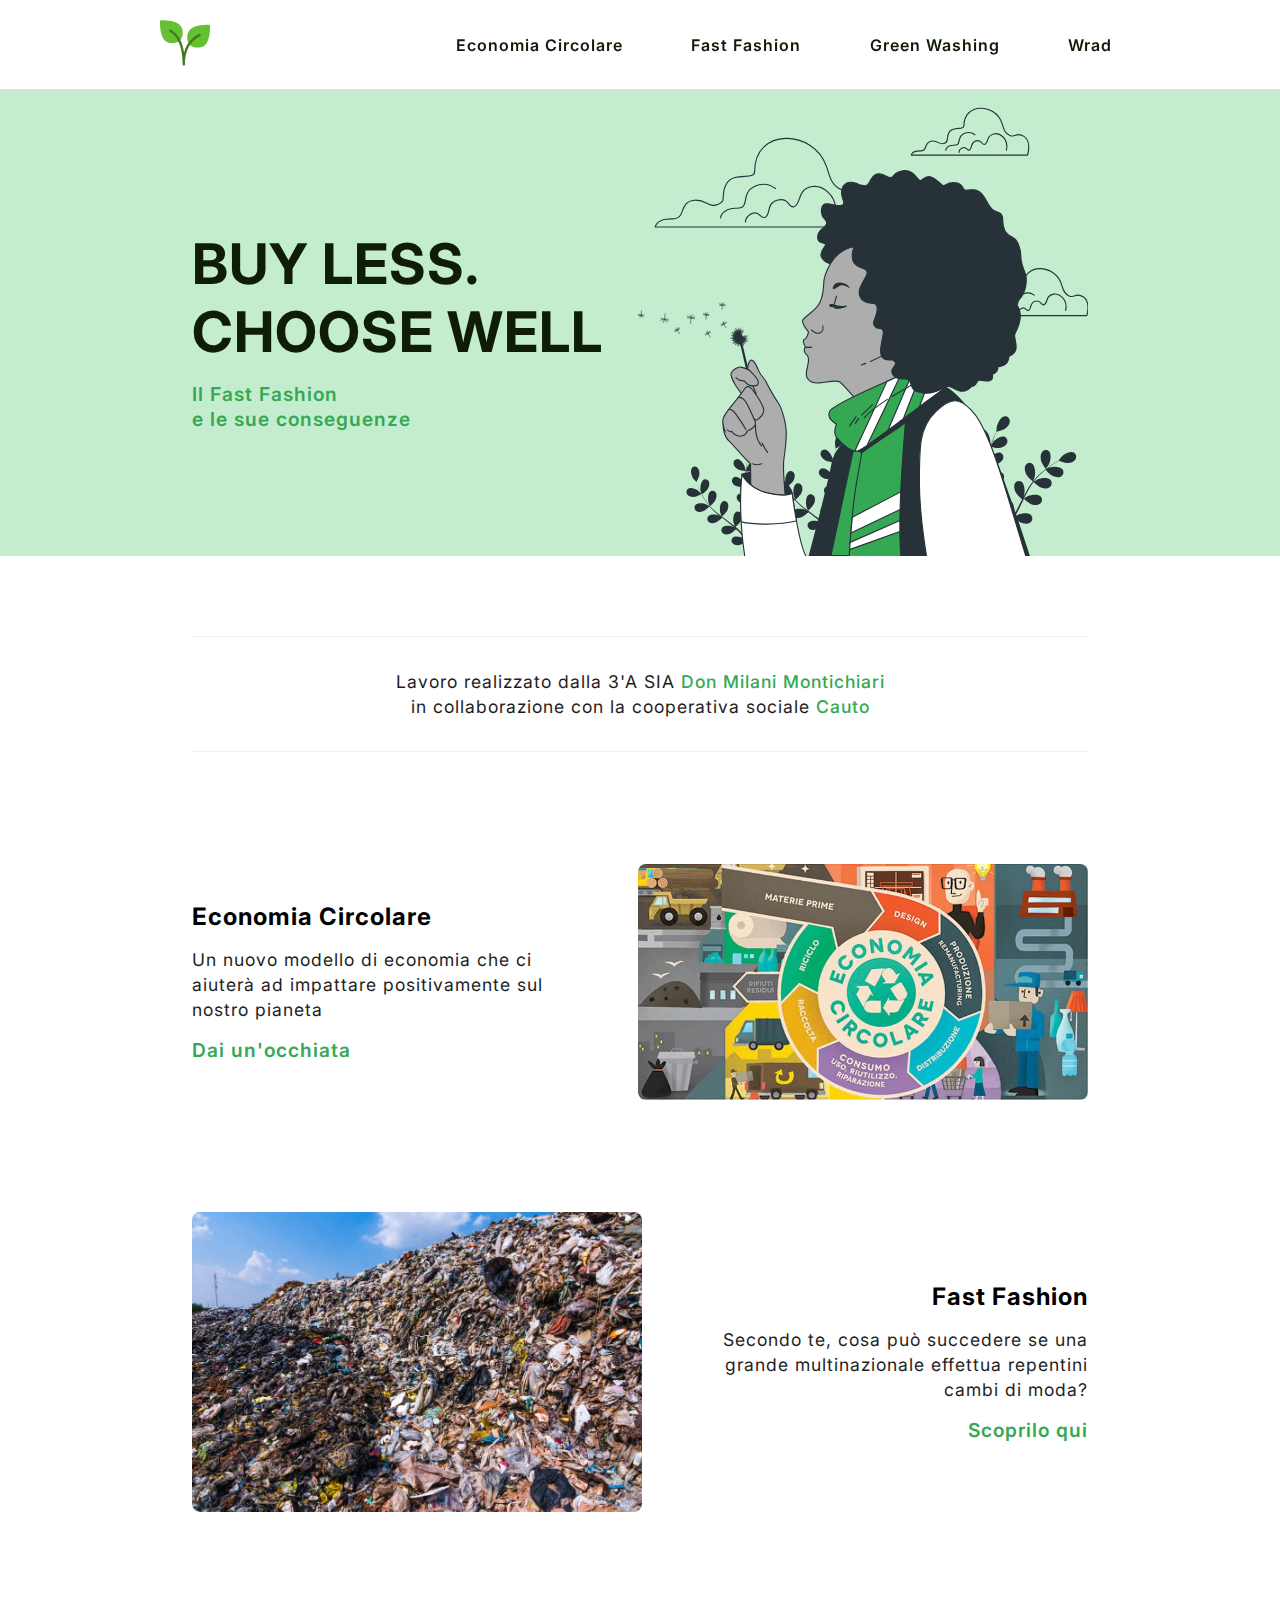
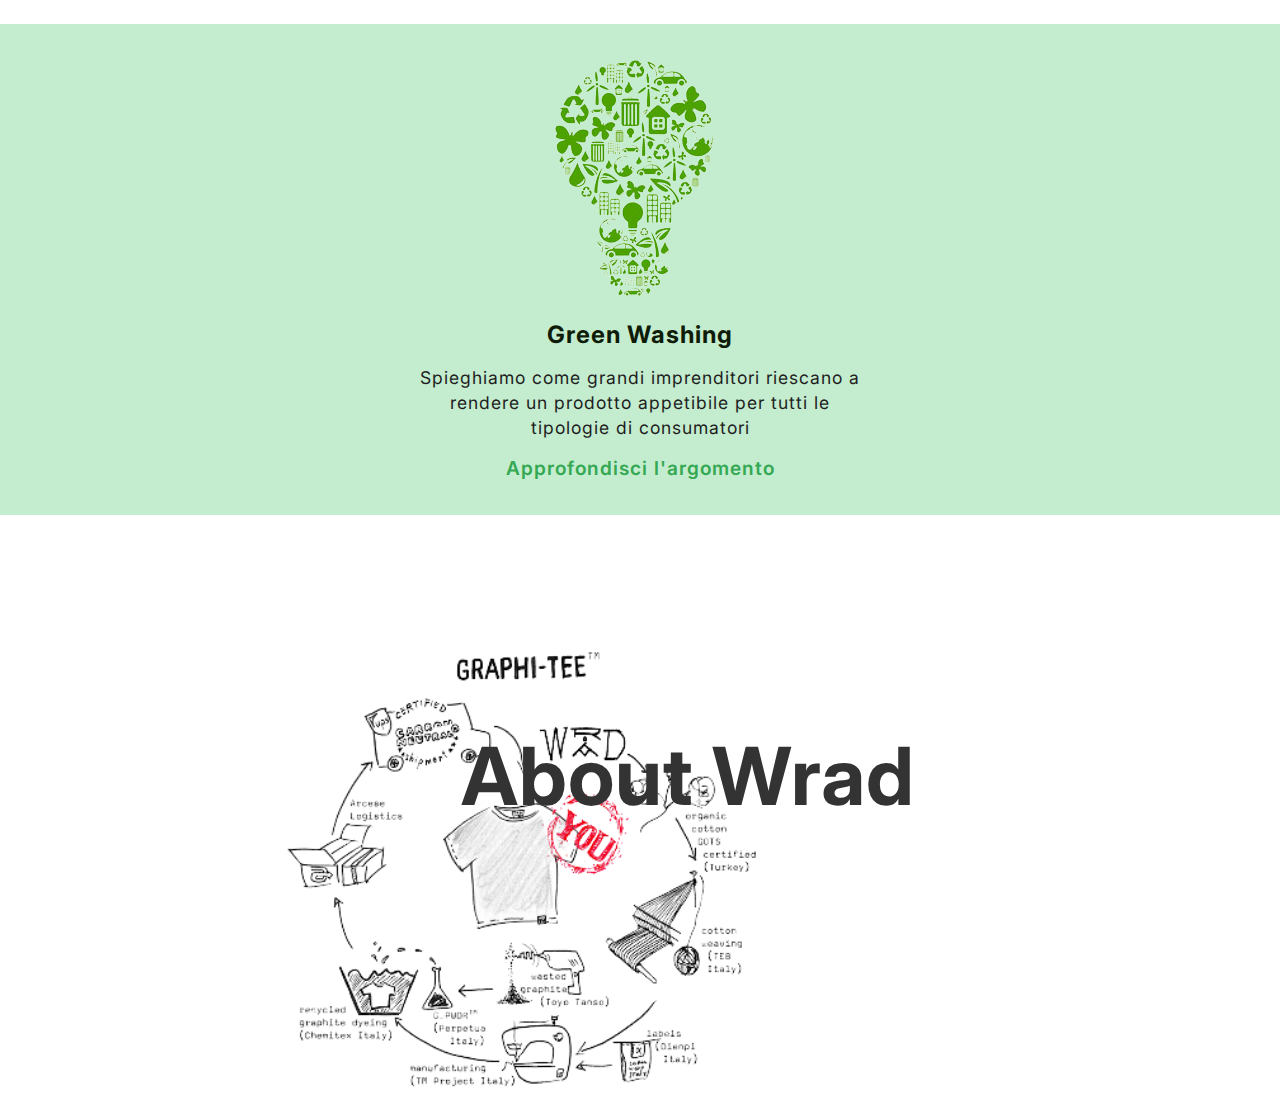
==== commit e05405cd: "final stuff" ====
--- a/index.html
+++ b/index.html
@@ -22,11 +22,15 @@
                     <div class="contNavLink">
                         <a href="#"><img src="img/logo.svg" alt="logo" id="logo"></a>
                         <ul class="navLinks">
+                            <li class="link"><a href="#eco">Economia Circolare</a></li>
                             <li class="link"><a href="#fast">Fast Fashion</a></li>
                             <li class="link"><a href="#green">Green Washing</a></li>
                             <li class="link"><a href="#wrad">Wrad</a></l>
                         </ul>
-                    </div>
+                            <svg xmlns="http://www.w3.org/2000/svg" id="burger" viewBox="0 0 24 24">
+                                <path d="M4 6H20V8H4zM4 11H20V13H4zM4 16H20V18H4z"></path>
+                            </svg>
+                    </div>               
                 </div>
             </div>
         </nav>
@@ -43,8 +47,46 @@
         </section>
         <!-- End First -->
     </div>
+
+    <!-- Footer ma non letteralmente -->
+    <footer>
+        <div class="contFooter">
+            <p>
+                Lavoro realizzato dalla 3'A SIA 
+                <a href="https://www.donmilanimontichiari.edu.it/" rel="noopener noreferrer" target="_blank">
+                    Don Milani Montichiari
+                </a> <br>
+                in collaborazione con la cooperativa sociale 
+                <a href="https://www.cauto.it/" target="_blank" rel="noopener noreferrer">
+                    Cauto
+                </a>
+            </p>
+        </div>
+    </footer>
+    <!-- End Footer -->
+
     <!-- Main -->
     <main>
+
+        <!-- Economia -->
+        <section class="sectEco" id="eco">
+            <div class="contEco">
+                <img src="img/eco circolare.webp" alt="economia" id="imgEco">
+                <div class="textEco">
+                    <h3>Economia Circolare</h3>
+                    <p>
+                        Un nuovo modello di economia che ci aiuterà ad impattare positivamente sul nostro pianeta
+                    </p>
+                    <div class="contMore">
+                        <a href="html/economia.html">
+                            Dai un'occhiata
+                        </a>
+                    </div>
+                </div>            
+            </div>
+        </section>
+        <!-- End Economia -->
+
         <!-- Fast Fashion -->
         <section class="sectFast" id="fast">
             <div class="contFast">
@@ -62,13 +104,6 @@
                 </div>
             </div>
         </section>
-        <div class="contArrow">
-            <svg id="arrow"  viewBox="0 0 480.003 480.003" xmlns="http://www.w3.org/2000/svg">
-                <g>
-                    <path d="m32.001 480.003c-17.665-.02-31.98-14.335-32-32-.146-194.256 157.211-351.849 351.466-351.995h.533l-51.2-38.4c-14.142-10.599-17.013-30.656-6.414-44.798 10.6-14.142 30.656-17.013 44.798-6.414.005.004.011.008.016.012l128 96c14.138 10.604 17.004 30.662 6.4 44.8-1.819 2.426-3.974 4.581-6.4 6.4l-128 96c-5.525 4.166-12.26 6.411-19.18 6.395-17.673.011-32.009-14.307-32.02-31.98-.006-10.079 4.737-19.572 12.8-25.62l51.2-38.4c-159.058 0-288 128.942-288 288-.019 17.665-14.335 31.98-31.999 32zm320-368c-185.418-.149-335.851 150.041-336 335.46v.54c0 8.837 7.163 16 16 16s16-7.163 16-16c0-167.895 136.105-304 304-304h24c4.418 0 8 3.582 8 8 0 2.518-1.186 4.889-3.2 6.4l-70.4 52.8c-7.069 5.302-8.502 15.331-3.2 22.4s15.331 8.502 22.4 3.2l128-96c7.069-5.302 8.502-15.331 3.2-22.4-.91-1.213-1.987-2.29-3.2-3.2l-128-96c-7.069-5.302-17.098-3.869-22.4 3.2s-3.869 17.098 3.2 22.4l70.4 52.8c3.535 2.651 4.251 7.665 1.6 11.2-1.511 2.014-3.882 3.2-6.4 3.2z"/>
-                </g>
-            </svg>
-        </div>
         <!-- End Fast Fashion -->
 
         <!-- Green Marketing -->
@@ -104,23 +139,6 @@
     </main>
     <!-- End Main -->
 
-    <!-- Footer -->
-    <footer>
-        <div class="contFooter">
-            <p>
-                Lavoro realizzato dalla 3'A SIA 
-                <a href="https://www.donmilanimontichiari.edu.it/" rel="noopener noreferrer" target="_blank">
-                    Don Milani Montichiari
-                </a> <br>
-                in collaborazione con la cooperativa sociale 
-                <a href="https://www.cauto.it/" target="_blank" rel="noopener noreferrer">
-                    Cauto
-                </a>
-            </p>
-        </div>
-    </footer>
-    <!-- End Footer -->
-
     <!-- Go Up -->
     <div class="contGo">
         <div class="goUp" onclick="onTop()">
--- a/scss/style.css
+++ b/scss/style.css
@@ -59,7 +59,7 @@
   display: -ms-flexbox;
   display: flex;
   list-style-type: none;
-  width: 55%;
+  width: 70%;
   -webkit-box-pack: justify;
       -ms-flex-pack: justify;
           justify-content: space-between;
@@ -70,7 +70,7 @@
 
 nav .contNav .contNavLink .navLinks .link a {
   color: #0F1C07;
-  font-size: 18px;
+  font-size: 16px;
   font-weight: 600;
   padding: 0.5rem;
   border-radius: 8px;
@@ -82,6 +82,14 @@
   background-color: #c4edcf;
 }
 
+nav .contNav #burger {
+  width: 50px;
+  height: 50px;
+  fill: #0F1C07;
+  display: none;
+  cursor: pointer;
+}
+
 .headerBack {
   height: auto;
   background-color: #c4edcf;
@@ -100,6 +108,53 @@
   nav .contNav .navLinks {
     width: 50%;
     height: 7vh;
+  }
+}
+
+@media only screen and (min-width: 0px) and (max-width: 1024px) {
+  nav .contNav .contNavLink {
+    width: 90vw;
+  }
+  nav .contNav .contNavLink .navLinks {
+    position: absolute;
+    display: -webkit-box;
+    display: -ms-flexbox;
+    display: flex;
+    right: 0;
+    top: 10vh;
+    width: 50vw;
+    height: 90vh;
+    -webkit-box-align: center;
+        -ms-flex-align: center;
+            align-items: center;
+    -webkit-box-orient: vertical;
+    -webkit-box-direction: normal;
+        -ms-flex-direction: column;
+            flex-direction: column;
+    -ms-flex-pack: distribute;
+        justify-content: space-around;
+    background: #fff;
+    -webkit-transform: translateX(100%);
+            transform: translateX(100%);
+    -webkit-transition: -webkit-transform 0.2s ease-in-out;
+    transition: -webkit-transform 0.2s ease-in-out;
+    transition: transform 0.2s ease-in-out;
+    transition: transform 0.2s ease-in-out, -webkit-transform 0.2s ease-in-out;
+    -webkit-box-shadow: inset 1px 0 0 0 #dadce0;
+            box-shadow: inset 1px 0 0 0 #dadce0;
+  }
+  nav .contNav .contNavLink .navLinks .link a {
+    font-size: 18px;
+  }
+  nav .contNav .contNavLink .navLinks-active {
+    -webkit-transform: translateX(0%);
+            transform: translateX(0%);
+  }
+  nav .contNav #burger {
+    display: block;
+    background-color: #e4f7e9;
+    border-radius: 20px 4px;
+    padding: 0.3rem;
   }
 }
 
@@ -151,6 +206,20 @@
   }
 }
 
+@media only screen and (min-width: 0px) and (max-width: 767px) {
+  .sectFirst .contFirst {
+    width: 100%;
+    -webkit-box-orient: vertical;
+    -webkit-box-direction: reverse;
+        -ms-flex-direction: column-reverse;
+            flex-direction: column-reverse;
+    text-align: center;
+  }
+  .sectFirst .contFirst #mainImg {
+    width: 400px;
+  }
+}
+
 .sectFast {
   width: 100%;
   height: auto;
@@ -217,42 +286,221 @@
   font-size: 1.1rem;
 }
 
-#arrow {
-  position: absolute;
-  display: none;
-  margin: auto;
-  height: 120px;
-  width: 120px;
-  left: 47.5vw;
-  -webkit-transform: rotate(100deg);
-          transform: rotate(100deg);
-  z-index: 1;
-  margin-top: 1.1rem;
-}
-
 @media only screen and (min-width: 1367px) {
   .sectFast .contFast {
     width: 50vw;
   }
-  #arrow {
-    margin-top: 0.7rem;
-    left: 45vw;
-    width: 150px;
-    height: 150px;
-    -webkit-transform: rotate(80deg);
-            transform: rotate(80deg);
-  }
-}
-
-.sectRego {
-  width: 100%;
-  height: auto;
-  margin-top: 10rem;
-}
-
-.sectRego .contRego {
+}
+
+@media only screen and (min-width: 0px) and (max-width: 1024px) {
+  .sectFast .contFast {
+    width: 100%;
+    -webkit-box-orient: vertical;
+    -webkit-box-direction: normal;
+        -ms-flex-direction: column;
+            flex-direction: column;
+  }
+  .sectFast .textFast {
+    margin-top: 2rem;
+    text-align: center;
+    width: 80%;
+    height: 100%;
+  }
+  .sectFast .textFast h3 {
+    font-size: 1.5rem;
+  }
+  .sectFast .textFast p {
+    margin: 1rem 0rem;
+    font-size: 1.1rem;
+  }
+}
+
+.sectGreen {
+  width: 100%;
+  height: auto;
+  margin-top: 7rem;
+  background-color: #c4edcf;
+  padding: 1rem 0rem 2.2rem 0rem;
+}
+
+.sectGreen .contGreen {
   width: 70vw;
   height: auto;
+  margin: auto;
+  display: -webkit-box;
+  display: -ms-flexbox;
+  display: flex;
+  -webkit-box-align: center;
+      -ms-flex-align: center;
+          align-items: center;
+  -webkit-box-orient: vertical;
+  -webkit-box-direction: normal;
+      -ms-flex-direction: column;
+          flex-direction: column;
+}
+
+.sectGreen .contGreen .contMore > a {
+  color: #34A853;
+  font-size: 1.2rem;
+  font-weight: 600;
+  position: relative;
+  padding-bottom: 0.3rem;
+}
+
+.sectGreen .contGreen .contMore > a::before {
+  content: '';
+  position: absolute;
+  width: 0%;
+  height: 3px;
+  background-color: #34A853;
+  bottom: 0;
+  left: 0;
+  -webkit-transition: width 0.3s;
+  transition: width 0.3s;
+}
+
+.sectGreen .contGreen .contMore > a:hover::before {
+  width: 100%;
+}
+
+.sectGreen .contGreen .textGreen {
+  text-align: center;
+  width: 50%;
+}
+
+.sectGreen .contGreen .textGreen > h3 {
+  color: #0F1C07;
+  font-size: 1.5rem;
+}
+
+.sectGreen .contGreen .textGreen p {
+  margin: 1rem 0rem;
+  font-size: 1.1rem;
+}
+
+@media only screen and (min-width: 0px) and (max-width: 767px) {
+  .sectGreen .contGreen {
+    width: 100%;
+    -webkit-box-orient: vertical;
+    -webkit-box-direction: normal;
+        -ms-flex-direction: column;
+            flex-direction: column;
+  }
+  .sectGreen .contGreen .textGreen {
+    margin-top: 1rem;
+    text-align: center;
+    width: 80%;
+    height: 100%;
+  }
+}
+
+.sectWrad {
+  width: 100%;
+  height: auto;
+  margin-top: 7rem;
+}
+
+.sectWrad .contWrad {
+  width: 70vw;
+  height: 100%;
+  margin: auto;
+  position: relative;
+}
+
+.sectWrad .contWrad a {
+  position: absolute;
+  font-size: 5rem;
+  top: 100px;
+  left: 30%;
+  color: #333333;
+}
+
+.sectWrad .contWrad a::before {
+  content: '';
+  position: absolute;
+  width: 100%;
+  height: 5px;
+  background-color: #934644;
+  bottom: 50px;
+  -webkit-transition: 0.2s ease-in-out;
+  transition: 0.2s ease-in-out;
+  -webkit-transform: rotate(-10deg);
+          transform: rotate(-10deg);
+  opacity: 0;
+}
+
+.sectWrad .contWrad a:hover::before {
+  opacity: 1;
+}
+
+.sectWrad .contWrad #imgWrad {
+  width: 650px;
+  height: auto;
+}
+
+@media only screen and (min-width: 1367px) {
+  .sectWrad .contWrad {
+    width: 60vw;
+  }
+}
+
+@media only screen and (min-width: 0px) and (max-width: 767px) {
+  .sectWrad {
+    margin: 5rem 0rem 2rem 0rem;
+  }
+  .sectWrad .contWrad {
+    width: 100%;
+  }
+  .sectWrad .contWrad a {
+    font-size: 4.5rem;
+    left: 15%;
+  }
+  .sectWrad .contWrad #imgWrad {
+    width: 520px;
+    margin: auto;
+    display: block;
+  }
+}
+
+footer {
+  width: 100%;
+  margin: 5rem 0rem 2rem 0rem;
+}
+
+footer .contFooter {
+  width: 70vw;
+  margin: auto;
+  border-top: 1px solid #e4f7e9;
+  border-bottom: 1px solid #e4f7e9;
+}
+
+footer .contFooter p {
+  text-align: center;
+  color: #1e1e1e;
+  font-size: 1.1rem;
+  margin: 2rem 0rem;
+}
+
+footer .contFooter p a {
+  color: #34A853;
+  font-weight: 500;
+}
+
+@media only screen and (min-width: 0px) and (max-width: 767px) {
+  footer .contFooter {
+    width: 95vw;
+  }
+}
+
+.sectEco {
+  width: 100%;
+  height: auto;
+  margin-top: 7rem;
+}
+
+.sectEco .contEco {
+  width: 70vw;
+  height: 100%;
   margin: auto;
   display: -webkit-box;
   display: -ms-flexbox;
@@ -269,7 +517,7 @@
           align-items: center;
 }
 
-.sectRego .contMore > a {
+.sectEco .contMore > a {
   color: #34A853;
   font-size: 1.2rem;
   font-weight: 600;
@@ -277,7 +525,7 @@
   padding-bottom: 0.3rem;
 }
 
-.sectRego .contMore > a::before {
+.sectEco .contMore > a::before {
   content: '';
   position: absolute;
   width: 0%;
@@ -289,164 +537,51 @@
   transition: width 0.3s;
 }
 
-.sectRego .contMore > a:hover::before {
-  width: 100%;
-}
-
-.sectRego #imgRego {
+.sectEco .contMore > a:hover::before {
+  width: 100%;
+}
+
+.sectEco #imgEco {
   width: 450px;
   height: auto;
   border-radius: 8px;
 }
 
-.sectRego .textRego {
+.sectEco .textEco {
   width: 45%;
-}
-
-.sectRego .textRego p {
-  margin: 1rem 0rem;
-}
-
-@media only screen and (min-width: 1367px) {
-  .sectRego .contRego {
-    width: 60vw;
-  }
-}
-
-.sectGreen {
-  width: 100%;
-  height: auto;
-  margin-top: 7rem;
-  background-color: #c4edcf;
-  padding: 1rem 0rem 2.2rem 0rem;
-}
-
-.sectGreen .contGreen {
-  width: 70vw;
-  height: auto;
-  margin: auto;
-  display: -webkit-box;
-  display: -ms-flexbox;
-  display: flex;
-  -webkit-box-align: center;
-      -ms-flex-align: center;
-          align-items: center;
-  -webkit-box-orient: vertical;
-  -webkit-box-direction: normal;
-      -ms-flex-direction: column;
-          flex-direction: column;
-}
-
-.sectGreen .contGreen .contMore > a {
-  color: #34A853;
-  font-size: 1.2rem;
-  font-weight: 600;
-  position: relative;
-  padding-bottom: 0.3rem;
-}
-
-.sectGreen .contGreen .contMore > a::before {
-  content: '';
-  position: absolute;
-  width: 0%;
-  height: 3px;
-  background-color: #34A853;
-  bottom: 0;
-  left: 0;
-  -webkit-transition: width 0.3s;
-  transition: width 0.3s;
-}
-
-.sectGreen .contGreen .contMore > a:hover::before {
-  width: 100%;
-}
-
-.sectGreen .contGreen .textGreen {
-  text-align: center;
-  width: 50%;
-}
-
-.sectGreen .contGreen .textGreen > h3 {
-  color: #0F1C07;
+  height: 100%;
+}
+
+.sectEco .textEco h3 {
   font-size: 1.5rem;
 }
 
-.sectGreen .contGreen .textGreen p {
+.sectEco .textEco p {
   margin: 1rem 0rem;
   font-size: 1.1rem;
 }
 
-.sectWrad {
-  width: 100%;
-  height: auto;
-  margin-top: 7rem;
-}
-
-.sectWrad .contWrad {
-  width: 70vw;
-  height: 100%;
-  margin: auto;
-  position: relative;
-}
-
-.sectWrad .contWrad a {
-  position: absolute;
-  font-size: 5rem;
-  top: 100px;
-  left: 30%;
-  color: #333333;
-}
-
-.sectWrad .contWrad a::before {
-  content: '';
-  position: absolute;
-  width: 100%;
-  height: 5px;
-  background-color: #934644;
-  bottom: 50px;
-  -webkit-transition: 0.2s ease-in-out;
-  transition: 0.2s ease-in-out;
-  -webkit-transform: rotate(-10deg);
-          transform: rotate(-10deg);
-  opacity: 0;
-}
-
-.sectWrad .contWrad a:hover::before {
-  opacity: 1;
-}
-
-.sectWrad .contWrad #imgWrad {
-  width: 650px;
-  height: auto;
-}
-
-@media only screen and (min-width: 1367px) {
-  .sectWrad .contWrad {
-    width: 60vw;
-  }
-}
-
-footer {
-  width: 100%;
-  margin: 7rem 0rem 2rem 0rem;
-}
-
-footer .contFooter {
-  width: 70vw;
-  margin: auto;
-  border-top: 1px solid #e4f7e9;
-}
-
-footer .contFooter p {
-  text-align: center;
-  color: #1e1e1e;
-  font-size: 1.1rem;
-  margin-top: 2rem;
-}
-
-footer .contFooter p a {
-  color: #34A853;
-  font-weight: 500;
+@media only screen and (min-width: 0px) and (max-width: 1024px) {
+  .sectEco .contEco {
+    width: 100%;
+    -webkit-box-orient: vertical;
+    -webkit-box-direction: normal;
+        -ms-flex-direction: column;
+            flex-direction: column;
+  }
+  .sectEco .textEco {
+    margin-top: 2rem;
+    text-align: center;
+    width: 80%;
+    height: 100%;
+  }
+  .sectEco .textEco h3 {
+    font-size: 1.5rem;
+  }
+  .sectEco .textEco p {
+    margin: 1rem 0rem;
+    font-size: 1.1rem;
+  }
 }
 
 .mainPost {
@@ -520,6 +655,16 @@
   }
 }
 
+@media only screen and (min-width: 0px) and (max-width: 767px) {
+  .mainPost .sectPost {
+    width: 100%;
+    padding: 1rem;
+  }
+  .mainPost h3 {
+    font-size: 1.3rem;
+  }
+}
+
 .contGo {
   position: absolute;
   position: fixed;
